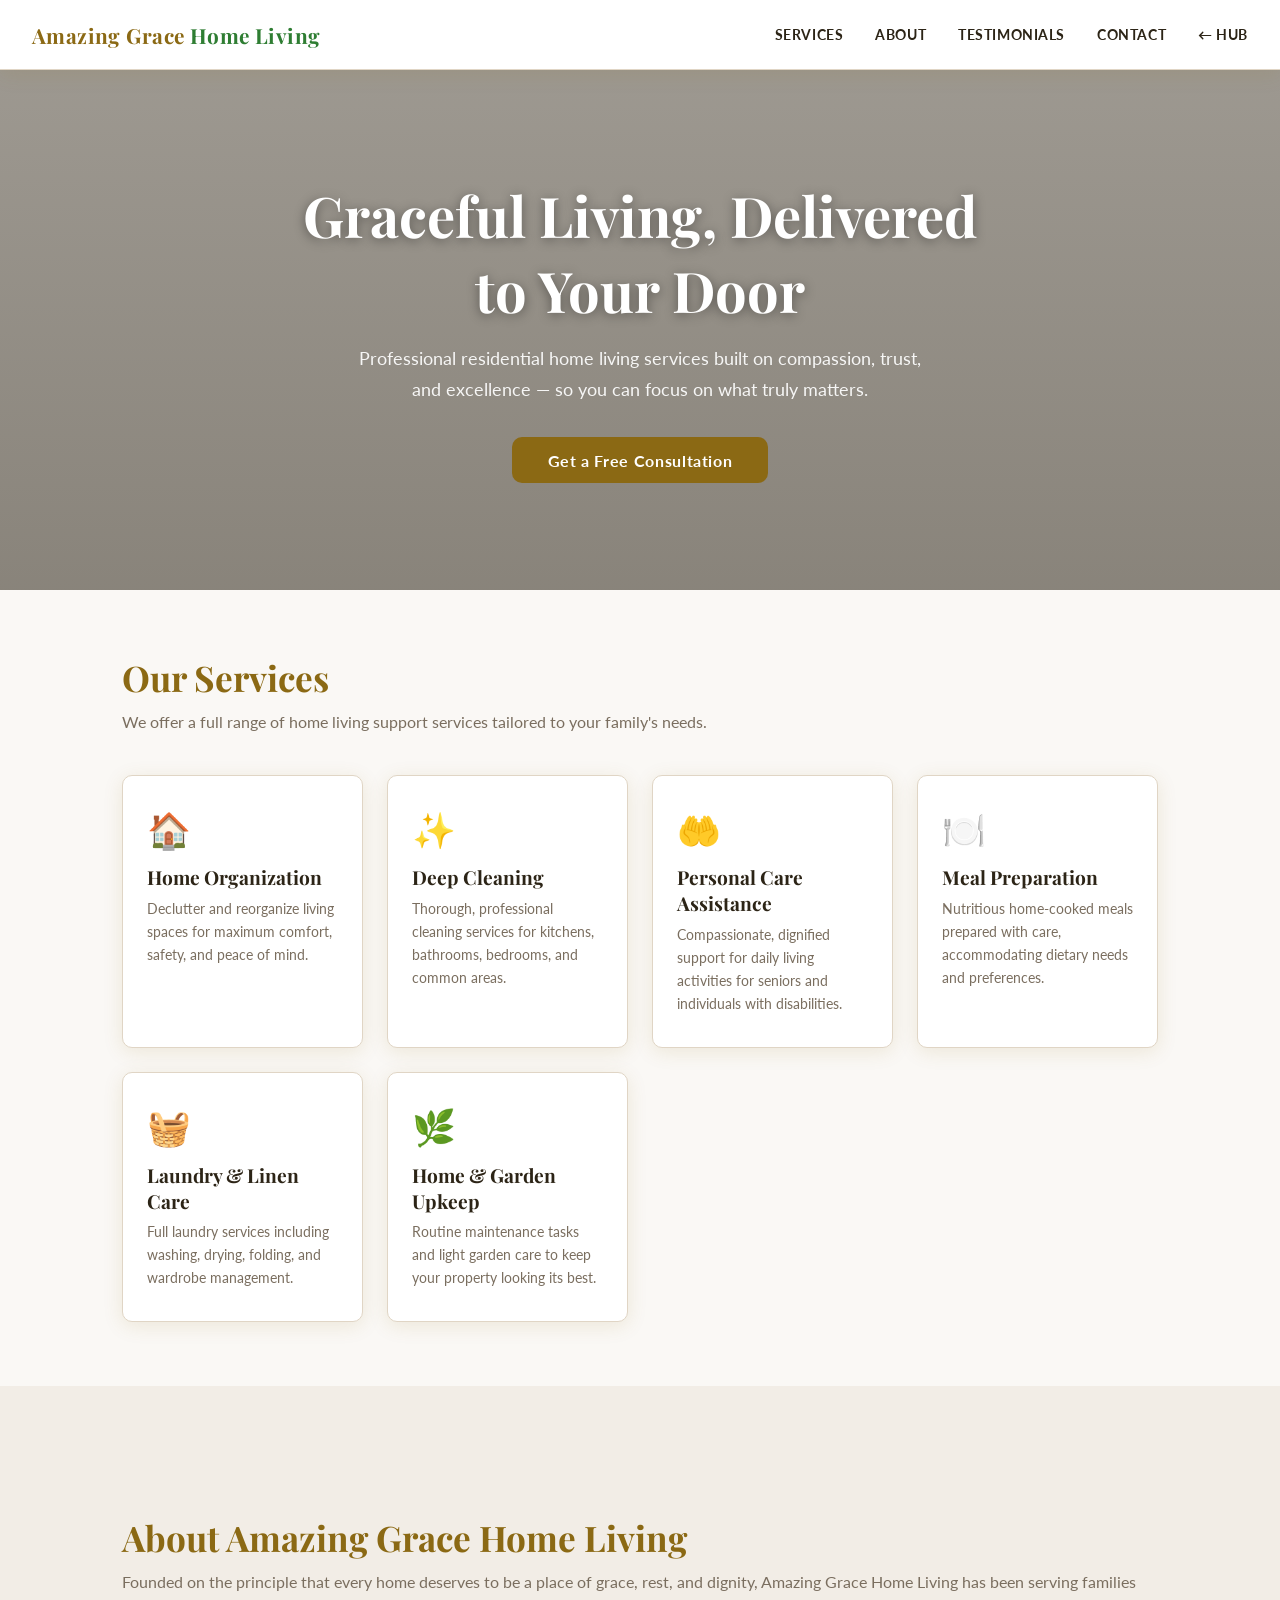
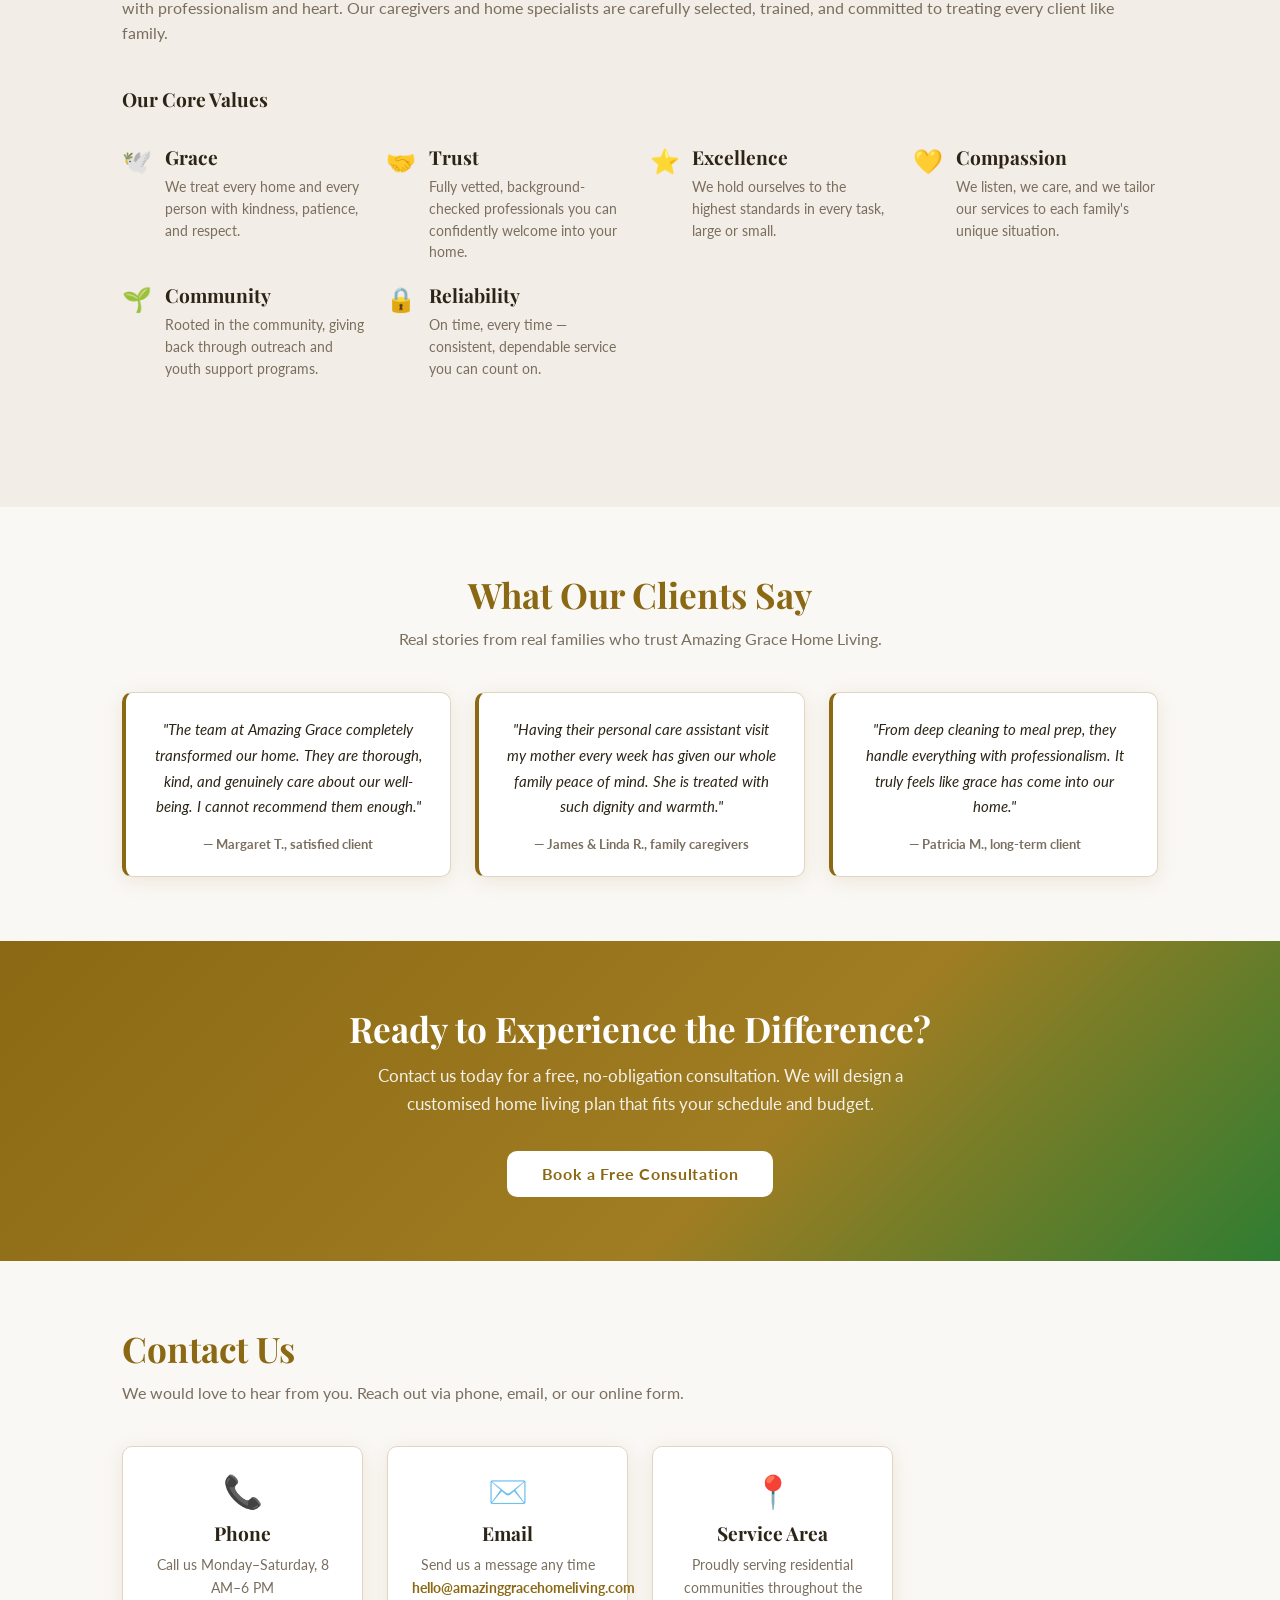
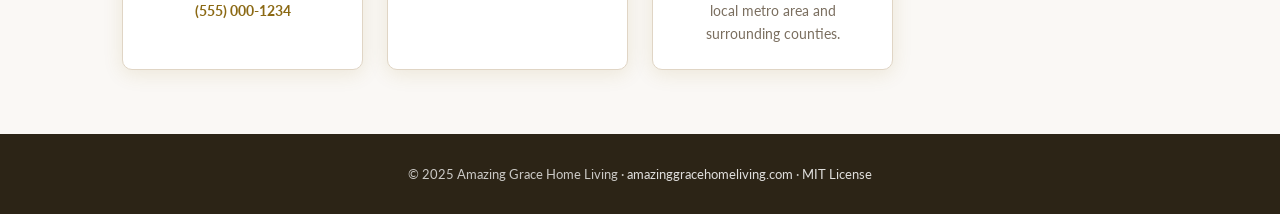
==== amazinggracehomeliving/index.html @ f63fb057 "Refactor repo into multi-site structure: hub + gamifylearning + amazinggracehomeliving Agent-Logs-Ur" ====
<!DOCTYPE html>
<html lang="en">
<head>
  <meta charset="UTF-8">
  <meta name="viewport" content="width=device-width, initial-scale=1.0">
  <title>Amazing Grace Home Living — Residential Home Services</title>
  <meta name="description" content="Amazing Grace Home Living: professional residential home living services — cleaning, organization, personal care, and compassionate support for families.">
  <meta name="author" content="NicholaiMM">
  <meta property="og:title" content="Amazing Grace Home Living">
  <meta property="og:description" content="Professional residential home living services with compassion and excellence.">
  <meta property="og:url" content="https://amazinggracehomeliving.com/">
  <meta property="og:type" content="website">
  <link rel="canonical" href="https://amazinggracehomeliving.com/">
  <link rel="stylesheet" href="style.css">
</head>
<body>

<!-- ===== Top navigation bar ===== -->
<header class="topbar">
  <div class="brand">Amazing Grace<span> Home Living</span></div>
  <nav aria-label="Main navigation">
    <a href="#services">Services</a>
    <a href="#about">About</a>
    <a href="#testimonials">Testimonials</a>
    <a href="#contact">Contact</a>
    <a href="../index.html">← Hub</a>
  </nav>
  <button class="hamburger" id="hamburger" aria-label="Toggle navigation">
    <span></span><span></span><span></span>
  </button>
</header>

<!-- Mobile nav drawer -->
<nav class="mobile-nav" id="mobileNav" aria-label="Mobile navigation">
  <a href="#services">Services</a>
  <a href="#about">About</a>
  <a href="#testimonials">Testimonials</a>
  <a href="#contact">Contact</a>
  <a href="../index.html">← Back to Hub</a>
</nav>

<!-- ===== Page content ===== -->
<div class="page-content">

  <!-- Hero -->
  <section class="hero">
    <h1>Graceful Living, Delivered to Your Door</h1>
    <p>Professional residential home living services built on compassion, trust, and excellence — so you can focus on what truly matters.</p>
    <a href="#contact" class="hero-cta">Get a Free Consultation</a>
  </section>

  <!-- Services -->
  <section id="services" class="section">
    <h2>Our Services</h2>
    <p class="section-sub">We offer a full range of home living support services tailored to your family's needs.</p>

    <div class="services-grid">
      <div class="service-card">
        <div class="service-icon">🏠</div>
        <h3>Home Organization</h3>
        <p>Declutter and reorganize living spaces for maximum comfort, safety, and peace of mind.</p>
      </div>
      <div class="service-card">
        <div class="service-icon">✨</div>
        <h3>Deep Cleaning</h3>
        <p>Thorough, professional cleaning services for kitchens, bathrooms, bedrooms, and common areas.</p>
      </div>
      <div class="service-card">
        <div class="service-icon">🤲</div>
        <h3>Personal Care Assistance</h3>
        <p>Compassionate, dignified support for daily living activities for seniors and individuals with disabilities.</p>
      </div>
      <div class="service-card">
        <div class="service-icon">🍽️</div>
        <h3>Meal Preparation</h3>
        <p>Nutritious home-cooked meals prepared with care, accommodating dietary needs and preferences.</p>
      </div>
      <div class="service-card">
        <div class="service-icon">🧺</div>
        <h3>Laundry &amp; Linen Care</h3>
        <p>Full laundry services including washing, drying, folding, and wardrobe management.</p>
      </div>
      <div class="service-card">
        <div class="service-icon">🌿</div>
        <h3>Home &amp; Garden Upkeep</h3>
        <p>Routine maintenance tasks and light garden care to keep your property looking its best.</p>
      </div>
    </div>
  </section>

  <!-- About -->
  <div class="section-alt">
    <section id="about" class="section">
      <h2>About Amazing Grace Home Living</h2>
      <p class="section-sub">
        Founded on the principle that every home deserves to be a place of grace, rest, and dignity,
        Amazing Grace Home Living has been serving families with professionalism and heart.
        Our caregivers and home specialists are carefully selected, trained, and committed to treating
        every client like family.
      </p>

      <h3>Our Core Values</h3>
      <div class="values-list">
        <div class="value-item">
          <span class="value-icon">🕊️</span>
          <div>
            <h3>Grace</h3>
            <p>We treat every home and every person with kindness, patience, and respect.</p>
          </div>
        </div>
        <div class="value-item">
          <span class="value-icon">🤝</span>
          <div>
            <h3>Trust</h3>
            <p>Fully vetted, background-checked professionals you can confidently welcome into your home.</p>
          </div>
        </div>
        <div class="value-item">
          <span class="value-icon">⭐</span>
          <div>
            <h3>Excellence</h3>
            <p>We hold ourselves to the highest standards in every task, large or small.</p>
          </div>
        </div>
        <div class="value-item">
          <span class="value-icon">💛</span>
          <div>
            <h3>Compassion</h3>
            <p>We listen, we care, and we tailor our services to each family's unique situation.</p>
          </div>
        </div>
        <div class="value-item">
          <span class="value-icon">🌱</span>
          <div>
            <h3>Community</h3>
            <p>Rooted in the community, giving back through outreach and youth support programs.</p>
          </div>
        </div>
        <div class="value-item">
          <span class="value-icon">🔒</span>
          <div>
            <h3>Reliability</h3>
            <p>On time, every time — consistent, dependable service you can count on.</p>
          </div>
        </div>
      </div>
    </section>
  </div>

  <!-- Testimonials -->
  <section id="testimonials" class="section-center">
    <h2>What Our Clients Say</h2>
    <p class="section-sub">Real stories from real families who trust Amazing Grace Home Living.</p>

    <div class="testimonials-grid">
      <div class="testimonial">
        <blockquote>
          "The team at Amazing Grace completely transformed our home. They are thorough, kind, and
          genuinely care about our well-being. I cannot recommend them enough."
        </blockquote>
        <cite>— Margaret T., satisfied client</cite>
      </div>
      <div class="testimonial">
        <blockquote>
          "Having their personal care assistant visit my mother every week has given our whole family
          peace of mind. She is treated with such dignity and warmth."
        </blockquote>
        <cite>— James &amp; Linda R., family caregivers</cite>
      </div>
      <div class="testimonial">
        <blockquote>
          "From deep cleaning to meal prep, they handle everything with professionalism. It truly
          feels like grace has come into our home."
        </blockquote>
        <cite>— Patricia M., long-term client</cite>
      </div>
    </div>
  </section>

  <!-- CTA Banner -->
  <div class="cta-banner">
    <h2>Ready to Experience the Difference?</h2>
    <p>Contact us today for a free, no-obligation consultation. We will design a customised home living plan that fits your schedule and budget.</p>
    <a href="#contact" class="cta-btn">Book a Free Consultation</a>
  </div>

  <!-- Contact -->
  <section id="contact" class="section">
    <h2>Contact Us</h2>
    <p class="section-sub">We would love to hear from you. Reach out via phone, email, or our online form.</p>

    <div class="contact-grid">
      <div class="contact-card">
        <div class="contact-icon">📞</div>
        <h3>Phone</h3>
        <p>Call us Monday–Saturday, 8 AM–6 PM<br>
          <a href="tel:+15550001234">(555) 000-1234</a>
        </p>
      </div>
      <div class="contact-card">
        <div class="contact-icon">✉️</div>
        <h3>Email</h3>
        <p>Send us a message any time<br>
          <a href="mailto:hello@amazinggracehomeliving.com">hello@amazinggracehomeliving.com</a>
        </p>
      </div>
      <div class="contact-card">
        <div class="contact-icon">📍</div>
        <h3>Service Area</h3>
        <p>Proudly serving residential communities throughout the local metro area and surrounding counties.</p>
      </div>
    </div>
  </section>

  <!-- Footer -->
  <footer>
    <p>
      © 2025 Amazing Grace Home Living ·
      <a href="https://amazinggracehomeliving.com/">amazinggracehomeliving.com</a> ·
      <a href="../LICENSE">MIT License</a>
    </p>
  </footer>

</div><!-- /.page-content -->

<script>
  const hamburger  = document.getElementById('hamburger');
  const mobileNav  = document.getElementById('mobileNav');
  hamburger.addEventListener('click', () => mobileNav.classList.toggle('open'));
  document.addEventListener('click', e => {
    if (!mobileNav.contains(e.target) && !hamburger.contains(e.target)) {
      mobileNav.classList.remove('open');
    }
  });
</script>
</body>
</html>
---- amazinggracehomeliving/style.css ----
/* ============================================================
   Amazing Grace Home Living — stylesheet
   Google Fonts: Playfair Display (headings) + Lato (body)
   ============================================================ */
@import url('https://fonts.googleapis.com/css2?family=Playfair+Display:wght@400;600;700&family=Lato:wght@300;400;700&display=swap');

/* ---------- CSS custom properties ---------- */
:root {
  --bg:          #faf8f5;
  --surface:     #ffffff;
  --surface2:    #f2ede6;
  --border:      #e0d5c5;
  --text:        #2c2416;
  --muted:       #7a6e5f;
  --accent:      #8b6914;
  --accent2:     #c0392b;
  --accent3:     #2e7d32;
  --nav-h:       70px;
  --radius:      10px;
  --shadow:      0 4px 20px rgba(139,105,20,.12);
  --transition:  .25s ease;
}

/* ---------- Reset & base ---------- */
*, *::before, *::after { box-sizing: border-box; margin: 0; padding: 0; }
html { scroll-behavior: smooth; }
body {
  font-family: 'Lato', sans-serif;
  background: var(--bg);
  color: var(--text);
  min-height: 100vh;
}

a { color: var(--accent); text-decoration: none; }
a:hover { text-decoration: underline; }

/* ---------- Top navigation bar ---------- */
.topbar {
  position: fixed;
  top: 0; left: 0; right: 0;
  height: var(--nav-h);
  background: var(--surface);
  border-bottom: 1px solid var(--border);
  display: flex;
  align-items: center;
  justify-content: space-between;
  padding: 0 2rem;
  z-index: 200;
  box-shadow: var(--shadow);
}

.brand {
  font-family: 'Playfair Display', serif;
  font-weight: 700;
  font-size: 1.3rem;
  color: var(--accent);
  letter-spacing: .02em;
}
.brand span { color: var(--accent3); }

.topbar nav { display: flex; gap: 2rem; align-items: center; }
.topbar nav a {
  font-size: .9rem;
  font-weight: 700;
  color: var(--text);
  letter-spacing: .04em;
  text-transform: uppercase;
  transition: color var(--transition);
}
.topbar nav a:hover { color: var(--accent); text-decoration: none; }

.hamburger {
  display: none;
  background: none;
  border: none;
  cursor: pointer;
  flex-direction: column;
  gap: 5px;
  padding: 4px;
}
.hamburger span {
  display: block;
  width: 24px; height: 2px;
  background: var(--text);
  border-radius: 2px;
  transition: var(--transition);
}

/* ---------- Mobile nav drawer ---------- */
.mobile-nav {
  display: none;
  flex-direction: column;
  position: fixed;
  top: var(--nav-h);
  left: 0; right: 0;
  background: var(--surface);
  border-bottom: 1px solid var(--border);
  padding: 1.5rem 2rem;
  gap: 1.2rem;
  z-index: 150;
  box-shadow: var(--shadow);
}
.mobile-nav.open { display: flex; }
.mobile-nav a {
  font-size: 1rem;
  font-weight: 700;
  color: var(--text);
  letter-spacing: .04em;
  text-transform: uppercase;
}
.mobile-nav a:hover { color: var(--accent); text-decoration: none; }

/* ---------- Main content area ---------- */
.page-content {
  margin-top: var(--nav-h);
}

/* ---------- Hero ---------- */
.hero {
  background:
    linear-gradient(rgba(44,36,22,.45), rgba(44,36,22,.55)),
    url('https://github.com/user-attachments/assets/39c628ca-d6f4-43f1-9ee9-f617baa7161d') center/cover no-repeat;
  min-height: 520px;
  display: flex;
  flex-direction: column;
  align-items: center;
  justify-content: center;
  text-align: center;
  color: #fff;
  padding: 4rem 2rem;
}
.hero h1 {
  font-family: 'Playfair Display', serif;
  font-size: clamp(2rem, 5vw, 3.5rem);
  font-weight: 700;
  margin-bottom: 1rem;
  text-shadow: 0 2px 12px rgba(0,0,0,.4);
  max-width: 700px;
}
.hero p {
  font-size: 1.15rem;
  max-width: 580px;
  opacity: .92;
  margin-bottom: 2rem;
  line-height: 1.7;
}
.hero-cta {
  display: inline-block;
  background: var(--accent);
  color: #fff;
  padding: .85rem 2.2rem;
  border-radius: var(--radius);
  font-weight: 700;
  font-size: 1rem;
  letter-spacing: .04em;
  transition: var(--transition);
}
.hero-cta:hover { background: #a07d22; text-decoration: none; }

/* ---------- Section wrapper ---------- */
.section {
  padding: 4rem 2rem;
  max-width: 1100px;
  margin: 0 auto;
}
.section-center {
  text-align: center;
  padding: 4rem 2rem;
  max-width: 1100px;
  margin: 0 auto;
}

.section-alt {
  background: var(--surface2);
  padding: 4rem 0;
}
.section-alt .section,
.section-alt .section-center {
  margin: 0 auto;
}

/* ---------- Section headings ---------- */
h2 {
  font-family: 'Playfair Display', serif;
  font-size: clamp(1.6rem, 3vw, 2.2rem);
  color: var(--accent);
  margin-bottom: .5rem;
}
.section-sub {
  font-size: 1rem;
  color: var(--muted);
  margin-bottom: 2.5rem;
  line-height: 1.6;
}
h3 {
  font-family: 'Playfair Display', serif;
  font-size: 1.2rem;
  color: var(--text);
  margin-bottom: .4rem;
}

/* ---------- Services grid ---------- */
.services-grid {
  display: grid;
  grid-template-columns: repeat(auto-fill, minmax(240px, 1fr));
  gap: 1.5rem;
  margin-top: 2rem;
}
.service-card {
  background: var(--surface);
  border: 1px solid var(--border);
  border-radius: var(--radius);
  padding: 2rem 1.5rem;
  box-shadow: var(--shadow);
  transition: transform var(--transition), box-shadow var(--transition);
}
.service-card:hover {
  transform: translateY(-4px);
  box-shadow: 0 10px 30px rgba(139,105,20,.18);
}
.service-icon { font-size: 2.2rem; margin-bottom: .8rem; }
.service-card p { font-size: .9rem; color: var(--muted); line-height: 1.6; margin-top: .4rem; }

/* ---------- Values list ---------- */
.values-list {
  display: grid;
  grid-template-columns: repeat(auto-fill, minmax(200px, 1fr));
  gap: 1.2rem;
  margin-top: 2rem;
}
.value-item {
  display: flex;
  align-items: flex-start;
  gap: .8rem;
}
.value-icon { font-size: 1.5rem; flex-shrink: 0; padding-top: .1rem; }
.value-item p { font-size: .9rem; color: var(--muted); line-height: 1.5; }

/* ---------- Testimonials ---------- */
.testimonials-grid {
  display: grid;
  grid-template-columns: repeat(auto-fill, minmax(280px, 1fr));
  gap: 1.5rem;
  margin-top: 2rem;
}
.testimonial {
  background: var(--surface);
  border: 1px solid var(--border);
  border-left: 4px solid var(--accent);
  border-radius: var(--radius);
  padding: 1.5rem;
  box-shadow: var(--shadow);
}
.testimonial blockquote {
  font-style: italic;
  font-size: .95rem;
  line-height: 1.7;
  color: var(--text);
  margin-bottom: .8rem;
}
.testimonial cite {
  font-size: .82rem;
  color: var(--muted);
  font-weight: 700;
  font-style: normal;
}

/* ---------- CTA banner ---------- */
.cta-banner {
  background: linear-gradient(135deg, var(--accent) 0%, #a07d22 60%, var(--accent3) 100%);
  color: #fff;
  text-align: center;
  padding: 4rem 2rem;
}
.cta-banner h2 {
  color: #fff;
  margin-bottom: .6rem;
}
.cta-banner p {
  opacity: .9;
  font-size: 1.05rem;
  max-width: 560px;
  margin: 0 auto 2rem;
  line-height: 1.7;
}
.cta-btn {
  display: inline-block;
  background: #fff;
  color: var(--accent);
  padding: .85rem 2.2rem;
  border-radius: var(--radius);
  font-weight: 700;
  font-size: 1rem;
  letter-spacing: .04em;
  transition: var(--transition);
}
.cta-btn:hover { background: var(--surface2); text-decoration: none; }

/* ---------- Contact ---------- */
.contact-grid {
  display: grid;
  grid-template-columns: repeat(auto-fill, minmax(220px, 1fr));
  gap: 1.5rem;
  margin-top: 2rem;
}
.contact-card {
  background: var(--surface);
  border: 1px solid var(--border);
  border-radius: var(--radius);
  padding: 1.5rem;
  text-align: center;
  box-shadow: var(--shadow);
}
.contact-card .contact-icon { font-size: 2rem; margin-bottom: .6rem; }
.contact-card p { font-size: .9rem; color: var(--muted); line-height: 1.6; }
.contact-card a { color: var(--accent); font-weight: 700; }

/* ---------- Footer ---------- */
footer {
  background: var(--text);
  color: rgba(255,255,255,.75);
  text-align: center;
  padding: 2rem 1rem;
  font-size: .82rem;
}
footer a { color: rgba(255,255,255,.85); }
footer a:hover { color: #fff; }

/* ---------- Responsive ---------- */
@media (max-width: 768px) {
  .topbar nav { display: none; }
  .hamburger { display: flex; }
  .hero { min-height: 400px; }
}
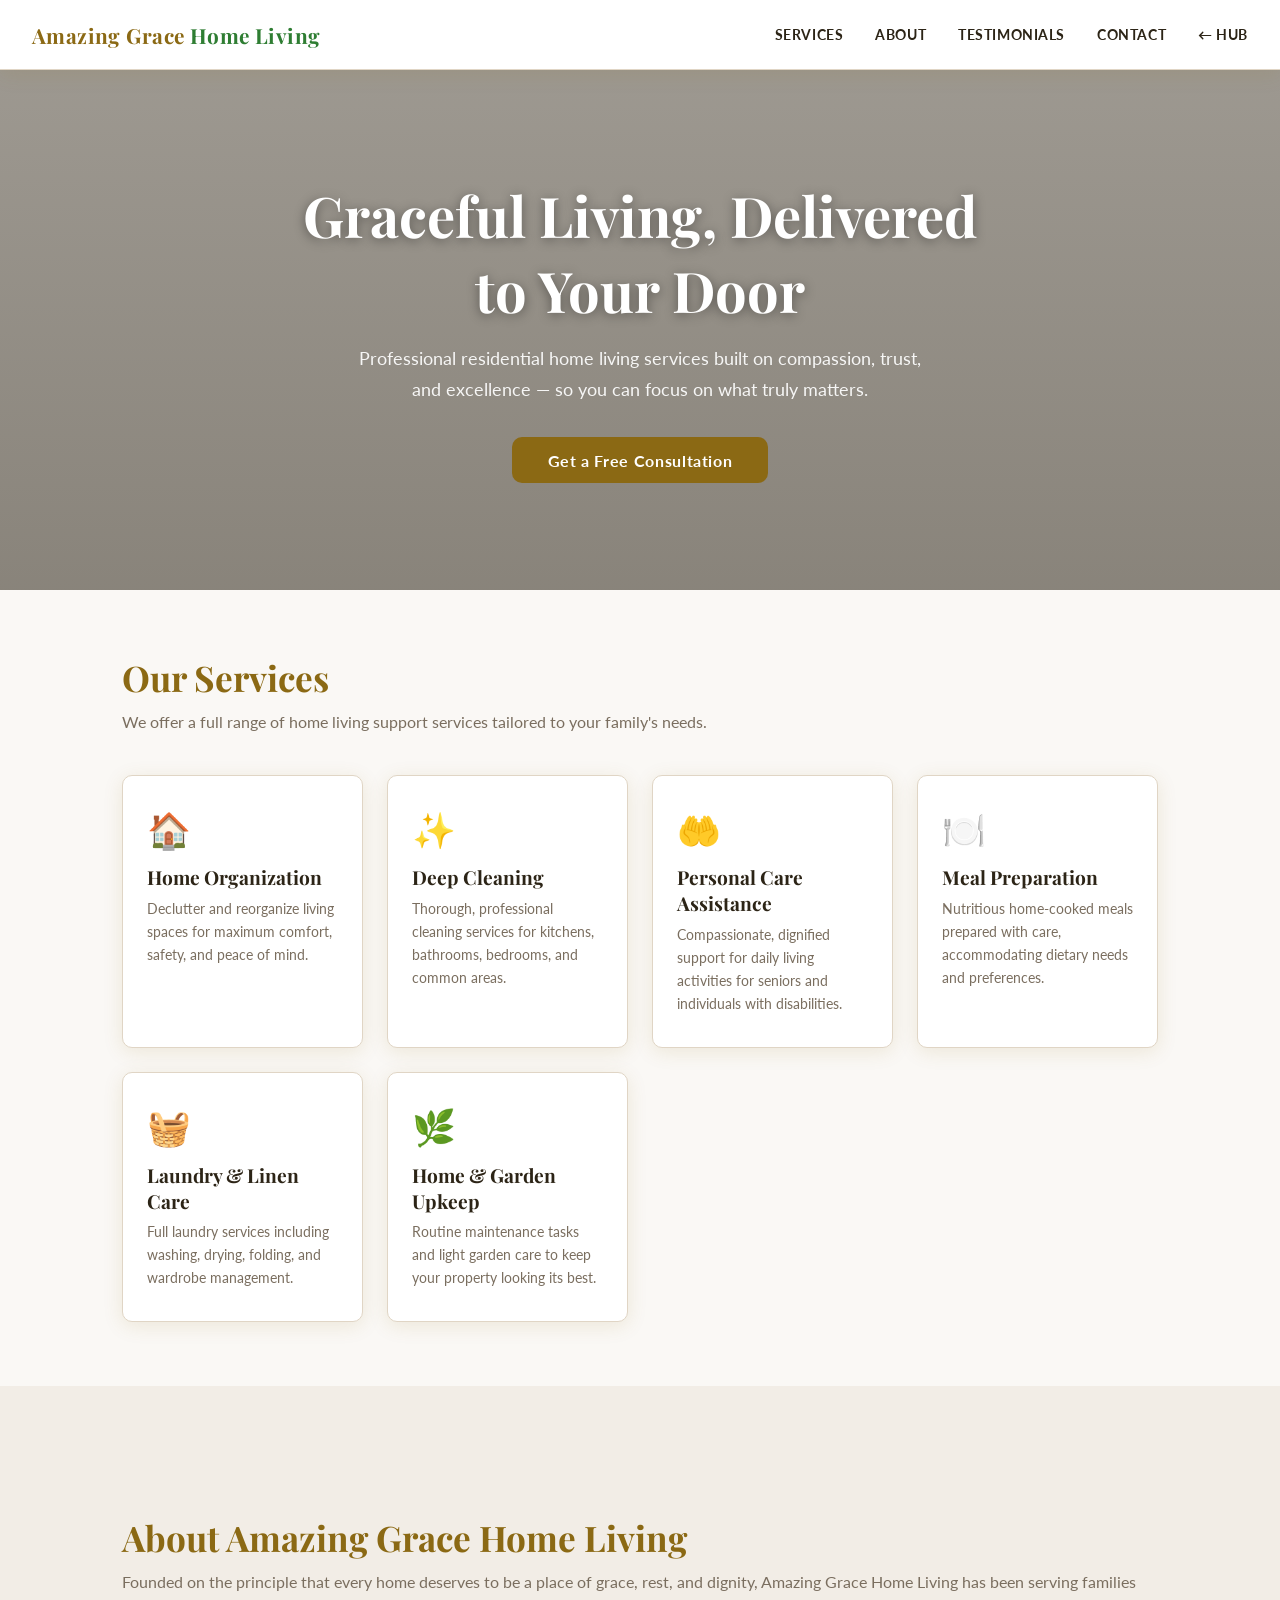
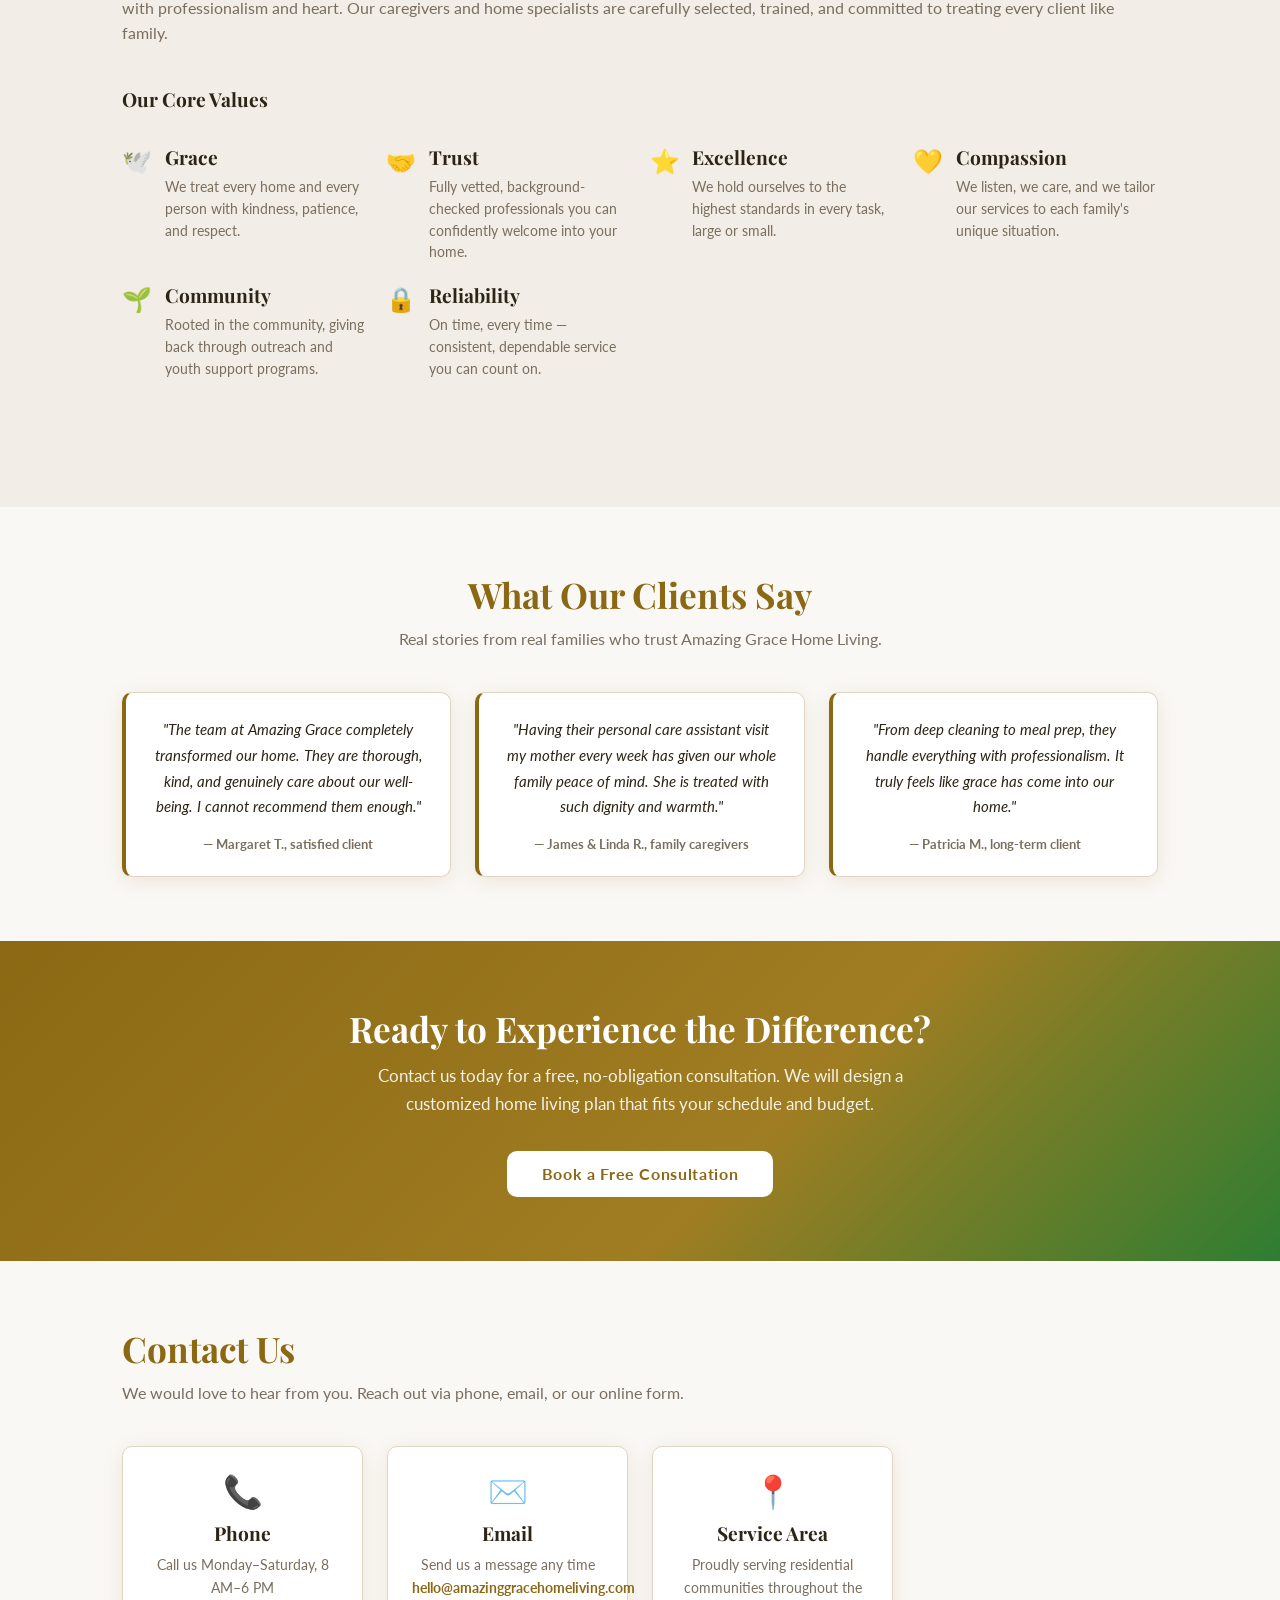
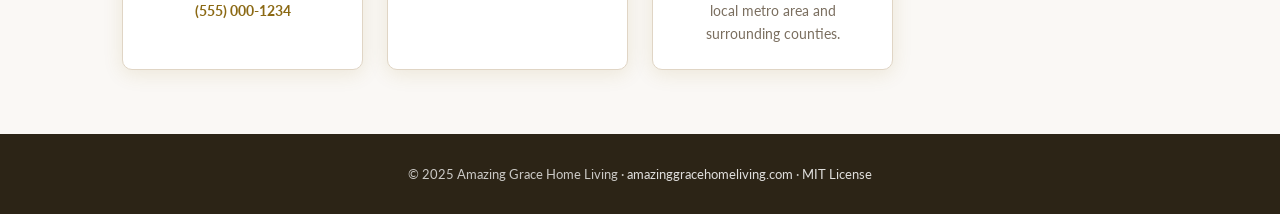
==== commit b4d6fc10: "Fix spelling: customised → customized Agent-Logs-Url: https://github.com/NicholaiMM/nash/sessions/04" ====
--- a/amazinggracehomeliving/index.html
+++ b/amazinggracehomeliving/index.html
@@ -180,7 +180,7 @@
   <!-- CTA Banner -->
   <div class="cta-banner">
     <h2>Ready to Experience the Difference?</h2>
-    <p>Contact us today for a free, no-obligation consultation. We will design a customised home living plan that fits your schedule and budget.</p>
+    <p>Contact us today for a free, no-obligation consultation. We will design a customized home living plan that fits your schedule and budget.</p>
     <a href="#contact" class="cta-btn">Book a Free Consultation</a>
   </div>
 
